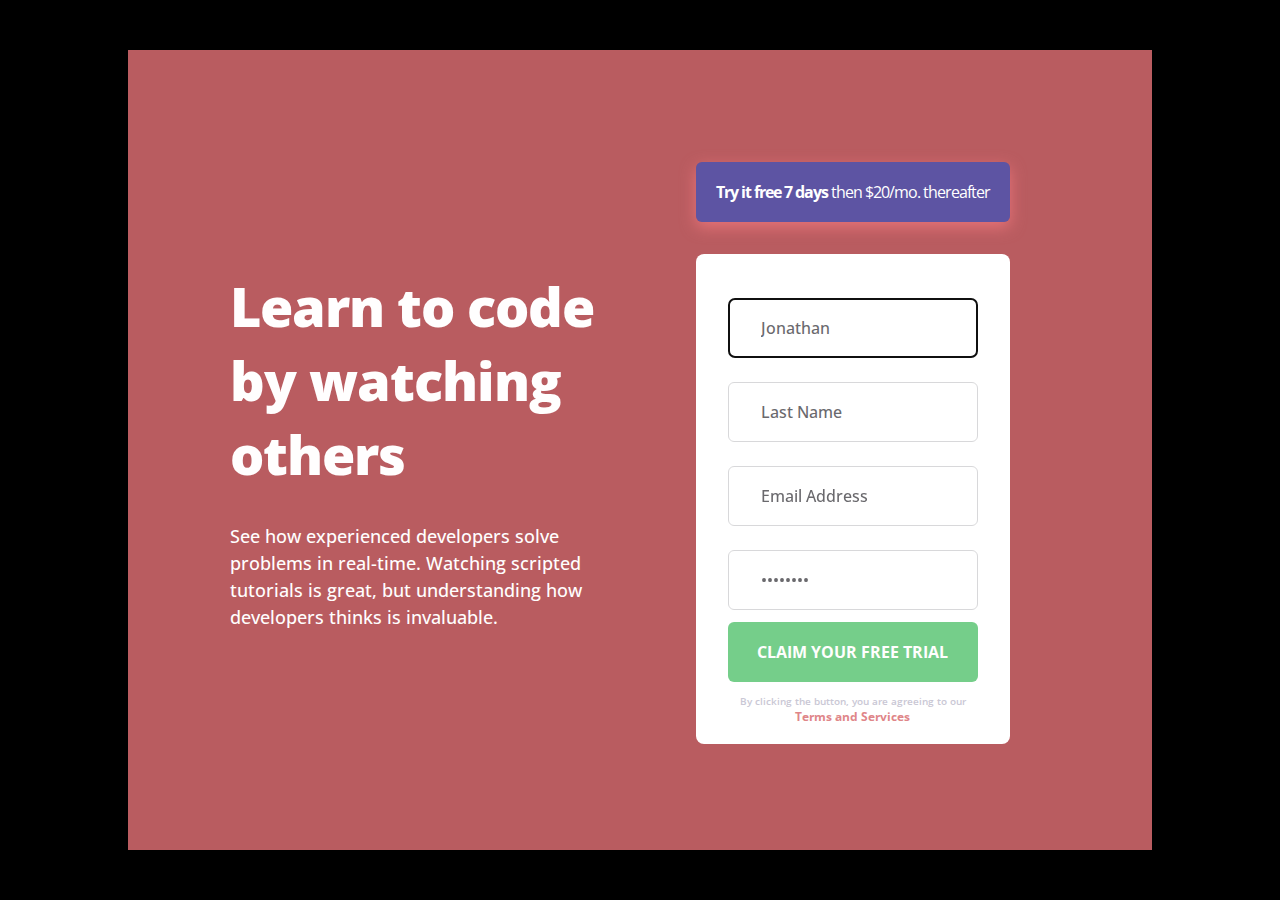
==== block-BHaaci/index.html @ d2a94c4f "add form page" ====
<!DOCTYPE html>
<html lang="en">
<head>
    <meta charset="UTF-8">
    <meta http-equiv="X-UA-Compatible" content="IE=edge">
    <meta name="viewport" content="width=device-width, initial-scale=1.0">
    <link rel="preconnect" href="https://fonts.googleapis.com">
    <link rel="preconnect" href="https://fonts.gstatic.com" crossorigin>
    <link href="https://fonts.googleapis.com/css2?family=Open+Sans:wght@400;500;600;700;800&display=swap" rel="stylesheet">
    <link rel="stylesheet" href="assets/style.css">
    <title>Document</title>
</head>
<body>
    <main class="first-page">
        <section class="box center-o">
            <div class="reg-box center-o">
                <div class="hero flex">
                    <div class="info-box middle">
                        <div class="para-box">
                            <h1>Learn to code by watching others</h1>
                            <p>See how experienced developers solve problems in real-time. Watching scripted tutorials is great, but understanding how developers thinks is invaluable.</p>
                        </div>
                    </div>
                    <div class="form-box center-o">
                        <form class="claim-page">
                            <fieldset class="heading-box center-o">
                                <h2 class="fill-box-heading"><span class="bold-heading">Try it free 7 days</span> then $20/mo. thereafter</h2>
                            </fieldset>
                            <fieldset class="fill-box">
                                <input type="text" name="first-name" value="Jonathan" autofocus>
                                <input type="text" name="last-name" value="Last Name" autofocus>
                                <input type="email" name="email-address" value="Email Address" autofocus>
                                <input type="password" name="password" value="Password" autofocus>
                                <button class="btn center-o">claim your free trial</button>
                                <p class="terms">By clicking the button, you are agreeing to our <span class="serv">Terms and Services</span></p>
                            </fieldset>
                        </form>
                    </div>
                </div>
            </div>
        </section>
    </main>
</body>
</html>
---- block-BHaaci/assets/style.css ----
/***
    The new CSS reset - version 1.6.1 (last updated 25.5.2022)
    GitHub page: https://github.com/elad2412/the-new-css-reset
***/

/*
    Remove all the styles of the "User-Agent-Stylesheet", except for the 'display' property
    - The "symbol *" part is to solve Firefox SVG sprite bug
 */
 *:where(:not(html, iframe, canvas, img, svg, video, input):not(svg *, symbol *)) {
    all: unset;
    display: revert;
}

/* Preferred box-sizing value */
*,
*::before,
*::after {
    box-sizing: border-box;
}

/* Reapply the pointer cursor for anchor tags */
a, button {
    cursor: revert;
}

/* Remove list styles (bullets/numbers) */
ol, ul, menu {
    list-style: none;
}

/* For images to not be able to exceed their container */
img {
    max-width: 100%;
}

/* removes spacing between cells in tables */
table {
    border-collapse: collapse;
}

/* revert the 'white-space' property for textarea elements on Safari */
textarea {
    white-space: revert;
}

/* minimum style to allow to style meter element */
meter {
    -webkit-appearance: revert;
    appearance: revert;
}

/* reset default text opacity of input placeholder */
::placeholder {
    color: unset;
}

/* fix the feature of 'hidden' attribute.
   display:revert; revert to element instead of attribute */
:where([hidden]) {
    display: none;
}

/* revert for bug in Chromium browsers
   - fix for the content editable attribute will work properly. */
:where([contenteditable]:not([contenteditable="false"])) {
    -moz-user-modify: read-write;
    -webkit-user-modify: read-write;
    overflow-wrap: break-word;
    -webkit-line-break: after-white-space;
}

/* apply back the draggable feature - exist only in Chromium and Safari */
:where([draggable="true"]) {
    -webkit-user-drag: element;
}

/* custom styles */

.first-page{
    width: 100%;
}
.box{
    width: 100%;
    height: 100vh;
    background-color: #000;
}

.reg-box{
    width: 80%;
    height: 800px;
    background: rgb(231,115,120,0.8 ) url(../assets/bg-intro-desktop.png);
}
.hero{
    width: 80%;
    height: 90%;
}


.info-box{
    width: 48%;
    height: 100%;
    text-align: center;
}
.para-box{
    text-align: left;
}
.para-box p{
    color: #FFFEFE;
    font-size: 18px;
    font-family: 'Open Sans', sans-serif;
    font-weight: 500;
    margin-top: 32px;
    line-height: 1.5;

}
h1{
    font-size: 54px;
    color: #FFFEFE;
    font-weight: 800;
    font-family: 'Open Sans', sans-serif;
    letter-spacing: -1px;
}

.form-box{
    width: 48%;
    height: 100%;
}
.claim-page{
    width: 80%;
    height: 80%;
}
.heading-box{
    width: 100%;
    height: 60px;
    border-radius: 6px;
    background-color: rgb(93,84,163);
    display: block;
    margin-bottom: 32px;
    box-shadow: rgb(231,115,120) 0px 5px 15px;
}
.fill-box{
    width: 100%;
    height: 85%;
    background-color: #fff;
    padding: 32px;
    border-radius: 8px;
    text-align: center;
}
.fill-box-heading{
    font-size: 16px;
    color: #fff;
    font-family: 'Open Sans', sans-serif;
    font-weight: 400;
    letter-spacing: -1px;
}
.bold-heading{
    font-size: 16px;
    color: #fff;
    font-family: 'Open Sans', sans-serif;
    font-weight: 700;
}
.fill-box input{
    width: 100%;
    height: 60px;
    border-radius: 6px;
    margin: 12px 0;
    font-size: 16px;
    padding: 0 32px;
    font-family: 'Open Sans', sans-serif;
    font-weight: 500;
    border: 1px solid rgb(216, 216, 218);
    color: rgb(106,105,109);
}
.btn{
    width: 100%;
    height: 60px;
    background-color: #75CE8A;
    color: #FFFEFE;
    font-size: 16px;
    font-weight: 700;
    font-family: 'Open Sans', sans-serif;
    border-radius: 6px;
    text-transform: uppercase;
    
}
.terms{
    color: #CAC8D5;
    font-size: 10px;
    font-weight: 600;
    font-family: 'Open Sans', sans-serif;
    margin-top: 12px;
}
.serv{
    color: #DF8689;
    font-size: 12px;
    font-weight: 700;
}



/* container an flex styles */

.conatiner{
    width: 90%;
    margin: 0 auto;
    padding: 0 32px;
}

.flex{
    display: flex;
    justify-content: space-between;
}
.middle{
    display: flex;
    align-items: center;
}
.center-o{
    display: flex;
    justify-content: center;
    align-items: center;
}
/*font styles 

font-family: 'Open Sans', sans-serif;

*/
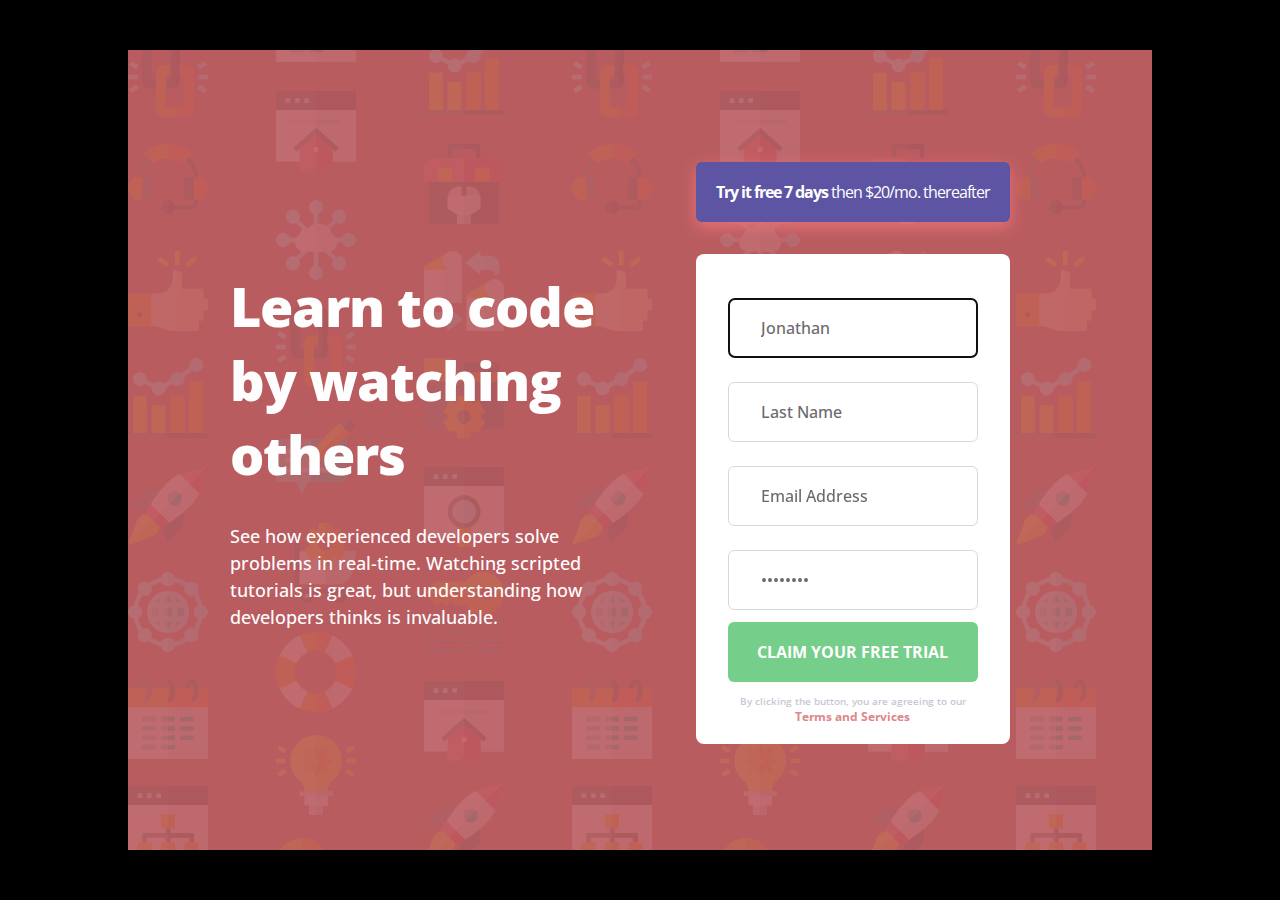
==== commit e72af607: "title name add" ====
--- a/block-BHaaci/index.html
+++ b/block-BHaaci/index.html
@@ -8,7 +8,7 @@
     <link rel="preconnect" href="https://fonts.gstatic.com" crossorigin>
     <link href="https://fonts.googleapis.com/css2?family=Open+Sans:wght@400;500;600;700;800&display=swap" rel="stylesheet">
     <link rel="stylesheet" href="assets/style.css">
-    <title>Document</title>
+    <title>Sign up</title>
 </head>
 <body>
     <main class="first-page">
